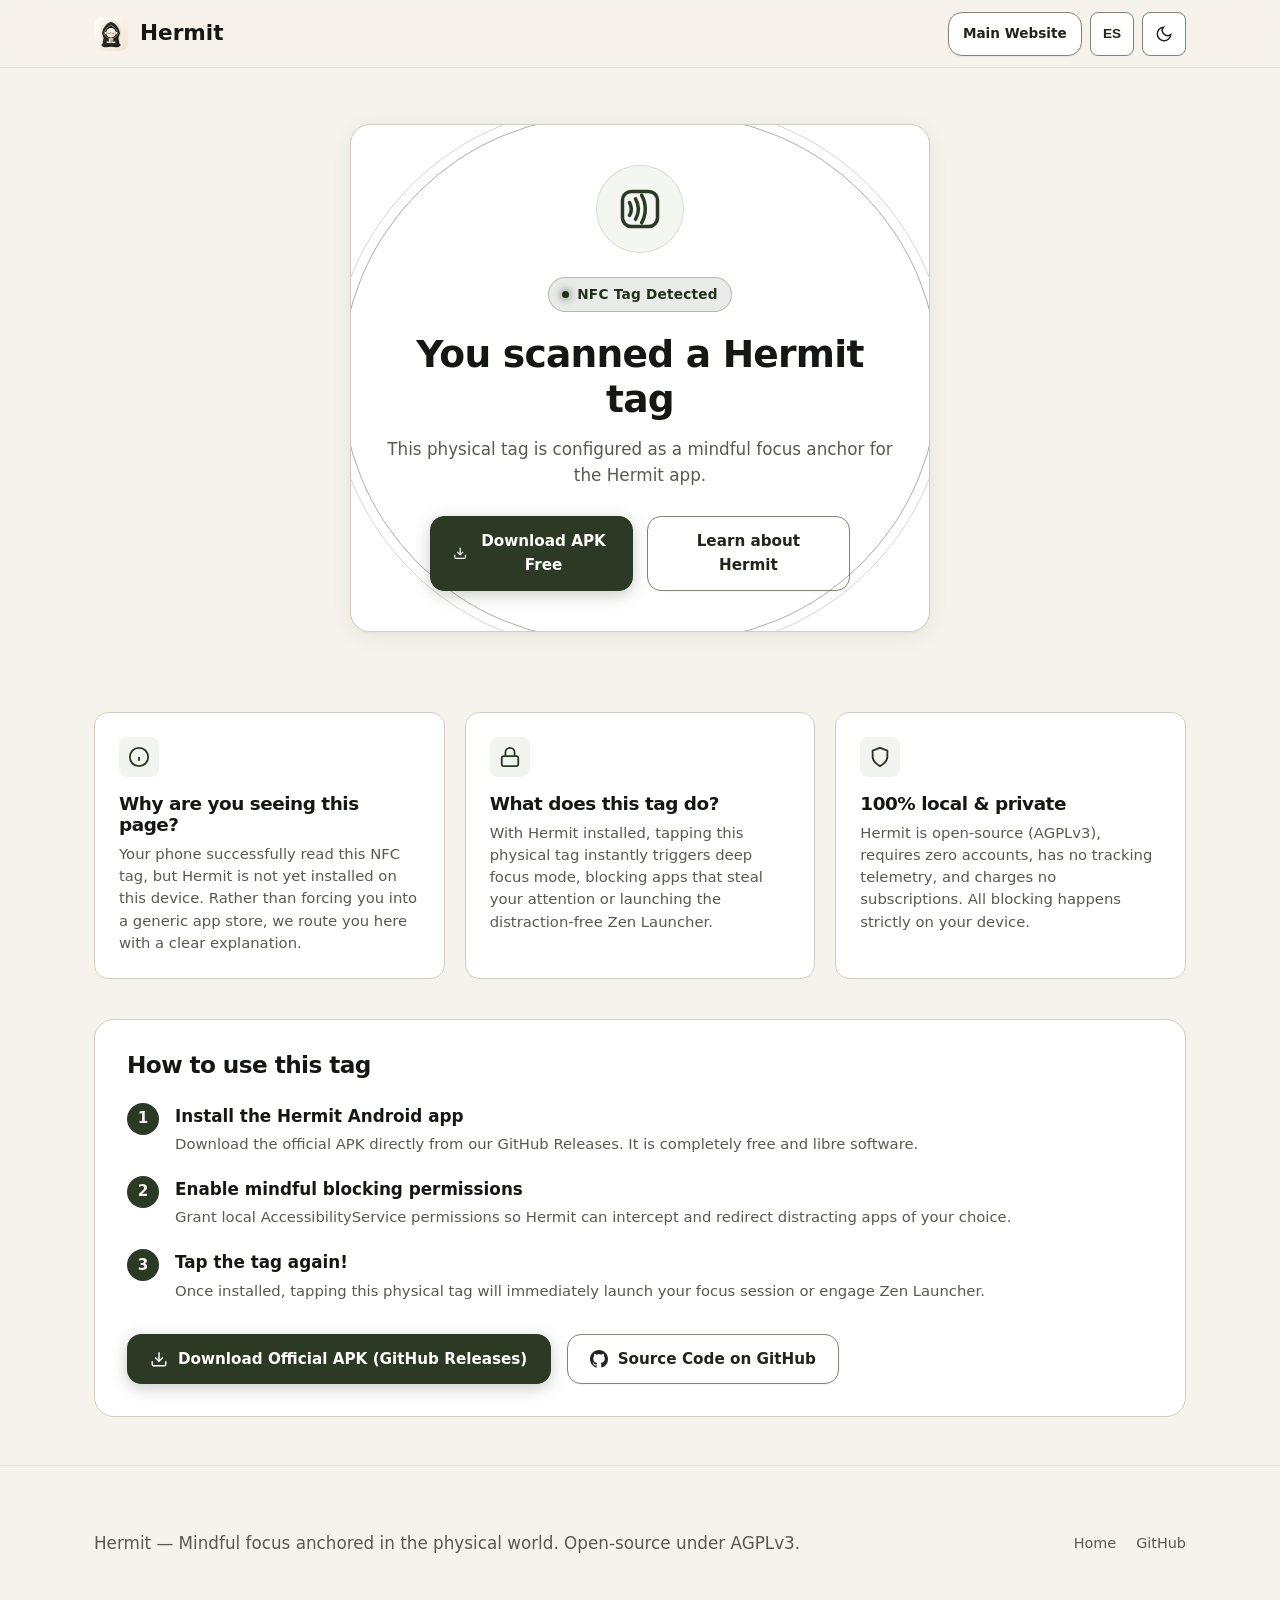
==== website/scan.html @ a3c5fdd9 "feat: improve onboarding flow, zen mode launcher, 5s countdown, and product website" ====
<!DOCTYPE html>
<html lang="en">
<head>
  <meta charset="UTF-8">
  <meta name="viewport" content="width=device-width, initial-scale=1.0, viewport-fit=cover">
  <title>You scanned a Hermit tag | Hermit</title>
  <meta name="description" content="You scanned a physical NFC tag configured for Hermit, the open-source Android app for mindful focus and distraction blocking.">
  <link rel="canonical" href="https://hermit.umarmohammad.xyz/scan.html">
  <link rel="alternate" hreflang="en" href="https://hermit.umarmohammad.xyz/scan.html?lang=en">
  <link rel="alternate" hreflang="es" href="https://hermit.umarmohammad.xyz/scan.html?lang=es">
  <link rel="alternate" hreflang="x-default" href="https://hermit.umarmohammad.xyz/scan.html">

  <!-- Open Graph -->
  <meta property="og:type" content="website">
  <meta property="og:url" content="https://hermit.umarmohammad.xyz/scan.html">
  <meta property="og:title" content="You scanned a Hermit tag">
  <meta property="og:description" content="This physical NFC tag is a mindful focus anchor for Hermit on Android. Download the free, open-source app to activate it.">
  <meta property="og:image" content="https://hermit.umarmohammad.xyz/assets/mockup-app.svg">

  <meta name="theme-color" media="(prefers-color-scheme: light)" content="#F6F3EC">
  <meta name="theme-color" media="(prefers-color-scheme: dark)" content="#151614">
  <meta name="color-scheme" content="light dark">
  <link rel="icon" type="image/svg+xml" href="assets/favicon.svg">
  <link rel="manifest" href="site.webmanifest">
  <link rel="stylesheet" href="css/styles.css">

  <style>
    .scan-hero {
      padding: 3.5rem 0 2.5rem;
      text-align: center;
      position: relative;
    }
    .scan-tag-card {
      max-width: 580px;
      margin: 0 auto;
      padding: 2.5rem 2rem;
      background: var(--color-bg-card);
      border: 1px solid var(--color-border);
      border-radius: var(--radius-lg);
      box-shadow: var(--shadow-card);
      position: relative;
      overflow: hidden;
    }
    .nfc-emblem-wrap {
      width: 88px;
      height: 88px;
      margin: 0 auto 1.5rem;
      border-radius: var(--radius-full);
      background: rgba(165, 176, 146, 0.12);
      border: 1px solid rgba(165, 176, 146, 0.35);
      display: flex;
      align-items: center;
      justify-content: center;
      position: relative;
    }
    .nfc-pulse-ring {
      position: absolute;
      inset: -10px;
      border-radius: var(--radius-full);
      border: 1.5px solid var(--color-primary);
      opacity: 0.4;
      animation: nfcPulse 2.4s cubic-bezier(0.16, 1, 0.3, 1) infinite;
    }
    .nfc-pulse-ring:nth-child(2) {
      inset: -20px;
      animation-delay: 0.7s;
      opacity: 0.2;
    }
    @keyframes nfcPulse {
      0% { transform: scale(0.9); opacity: 0.6; }
      70% { transform: scale(1.15); opacity: 0.05; }
      100% { transform: scale(1.25); opacity: 0; }
    }
    .scan-badge {
      display: inline-flex;
      align-items: center;
      gap: 0.5rem;
      padding: 0.35rem 0.85rem;
      background: var(--badge-success-bg);
      border: 1px solid var(--badge-success-border);
      color: var(--badge-success-text);
      border-radius: var(--radius-full);
      font-size: 0.85rem;
      font-weight: 600;
      letter-spacing: 0.02em;
      margin-bottom: 1.25rem;
    }
    .scan-badge::before {
      content: "";
      width: 7px;
      height: 7px;
      border-radius: 50%;
      background: currentColor;
      box-shadow: 0 0 8px currentColor;
    }
    .scan-title {
      font-size: clamp(1.65rem, 4vw, 2.35rem);
      font-weight: 700;
      color: var(--color-text-primary);
      margin-bottom: 0.85rem;
      line-height: 1.2;
      letter-spacing: -0.02em;
    }
    .scan-subtitle {
      font-size: 1.05rem;
      color: var(--color-text-secondary);
      line-height: 1.55;
      margin-bottom: 1.75rem;
    }
    .scan-actions {
      display: flex;
      flex-direction: column;
      gap: 0.85rem;
      max-width: 420px;
      margin: 0 auto;
    }
    @media (min-width: 480px) {
      .scan-actions {
        flex-direction: row;
        justify-content: center;
      }
      .scan-actions .btn {
        flex: 1;
      }
    }
    .explanation-grid {
      display: grid;
      grid-template-columns: 1fr;
      gap: 1.25rem;
      margin: 2.5rem 0;
    }
    @media (min-width: 768px) {
      .explanation-grid {
        grid-template-columns: repeat(3, 1fr);
      }
    }
    .info-card {
      background: var(--color-bg-card);
      border: 1px solid var(--color-border);
      border-radius: var(--radius-md);
      padding: 1.5rem;
      text-align: left;
      display: flex;
      flex-direction: column;
    }
    .info-card-icon {
      width: 40px;
      height: 40px;
      border-radius: var(--radius-sm);
      background: rgba(165, 176, 146, 0.14);
      display: flex;
      align-items: center;
      justify-content: center;
      margin-bottom: 1rem;
      color: var(--color-primary);
    }
    .info-card h3 {
      font-size: 1.15rem;
      font-weight: 600;
      color: var(--color-text-primary);
      margin-bottom: 0.5rem;
    }
    .info-card p {
      font-size: 0.925rem;
      color: var(--color-text-secondary);
      line-height: 1.5;
    }
    .steps-section {
      background: var(--color-bg-card);
      border: 1px solid var(--color-border);
      border-radius: var(--radius-lg);
      padding: 2rem;
      margin-bottom: 3rem;
      text-align: left;
    }
    .step-list {
      list-style: none;
      padding: 0;
      margin: 1.5rem 0 0;
      display: grid;
      gap: 1.25rem;
    }
    .step-item {
      display: flex;
      gap: 1rem;
      align-items: flex-start;
    }
    .step-num {
      width: 32px;
      height: 32px;
      flex-shrink: 0;
      border-radius: 50%;
      background: var(--color-primary);
      color: var(--color-bg);
      font-weight: 700;
      font-size: 0.95rem;
      display: flex;
      align-items: center;
      justify-content: center;
    }
    .step-content strong {
      display: block;
      color: var(--color-text-primary);
      font-size: 1.05rem;
      margin-bottom: 0.25rem;
    }
    .step-content p {
      color: var(--color-text-secondary);
      font-size: 0.925rem;
      line-height: 1.5;
      margin: 0;
    }
  </style>
</head>
<body>

  <!-- Accessible Skip Link -->
  <a href="#main-content" class="skip-link" data-i18n="a11y.skip">Skip to main content</a>

  <!-- Header -->
  <header class="site-header">
    <div class="container nav-container">
      <a href="index.html" class="logo-link" aria-label="Hermit homepage">
        <img src="assets/favicon.svg" alt="Hermit emblem" class="logo-icon" width="32" height="32">
        <span>Hermit</span>
      </a>

      <div class="nav-controls">
        <a href="index.html" class="btn btn-secondary" style="padding: 0.45rem 0.9rem; font-size: 0.85rem;" data-i18n="nav.website">
          Main Website
        </a>
        <button id="lang-toggle" class="btn-icon-toggle" aria-label="Switch language">ES</button>
        <button id="theme-toggle" class="btn-icon-toggle" aria-label="Toggle theme">
          <svg width="18" height="18" viewBox="0 0 24 24" fill="none" stroke="currentColor" stroke-width="2"><circle cx="12" cy="12" r="5"/><path d="M12 1v2M12 21v2M4.22 4.22l1.42 1.42M18.36 18.36l1.42 1.42M1 12h2M21 12h2M4.22 19.78l1.42-1.42M18.36 5.64l1.42-1.42"/></svg>
        </button>
      </div>
    </div>
  </header>

  <main id="main-content" class="container">
    <section class="scan-hero">
      <div class="scan-tag-card">
        <div class="nfc-pulse-ring"></div>
        <div class="nfc-pulse-ring"></div>

        <div class="nfc-emblem-wrap">
          <svg width="42" height="42" viewBox="0 0 24 24" fill="none" stroke="var(--color-primary)" stroke-width="2" stroke-linecap="round" stroke-linejoin="round">
            <path d="M6 8.32a7.43 7.43 0 0 1 0 7.36"/>
            <path d="M9.46 6.21a11.76 11.76 0 0 1 0 11.58"/>
            <path d="M12.91 4.1a15.91 15.91 0 0 1 0 15.8"/>
            <rect x="2" y="2" width="20" height="20" rx="5"/>
          </svg>
        </div>

        <div class="scan-badge" data-i18n="badge.detected">
          NFC Tag Detected
        </div>

        <h1 class="scan-title" data-i18n="scan.title">
          You scanned a Hermit tag
        </h1>

        <p class="scan-subtitle" data-i18n="scan.subtitle">
          This physical tag is configured as a mindful focus anchor for the Hermit app.
        </p>

        <div class="scan-actions">
          <a href="https://github.com/mr-umar/Hermit/releases/latest" class="btn btn-primary" target="_blank" rel="noopener noreferrer">
            <svg width="18" height="18" viewBox="0 0 24 24" fill="none" stroke="currentColor" stroke-width="2">
              <path d="M21 15v4a2 2 0 0 1-2 2H5a2 2 0 0 1-2-2v-4"/>
              <polyline points="7 10 12 15 17 10"/>
              <line x1="12" y1="15" x2="12" y2="3"/>
            </svg>
            <span data-i18n="btn.download">Download APK Free</span>
          </a>

          <a href="index.html" class="btn btn-secondary">
            <span data-i18n="btn.learn_more">Learn about Hermit</span>
          </a>
        </div>
      </div>
    </section>

    <!-- Information Grid -->
    <section>
      <div class="explanation-grid">
        <div class="info-card">
          <div class="info-card-icon">
            <svg width="22" height="22" viewBox="0 0 24 24" fill="none" stroke="currentColor" stroke-width="2">
              <circle cx="12" cy="12" r="10"/>
              <line x1="12" y1="16" x2="12" y2="12"/>
              <line x1="12" y1="8" x2="12.01" y2="8"/>
            </svg>
          </div>
          <h3 data-i18n="card1.title">Why are you seeing this page?</h3>
          <p data-i18n="card1.desc">
            Your phone successfully read this NFC tag, but Hermit is not yet installed on this device. Rather than forcing you into a generic app store, we route you here with a clear explanation.
          </p>
        </div>

        <div class="info-card">
          <div class="info-card-icon">
            <svg width="22" height="22" viewBox="0 0 24 24" fill="none" stroke="currentColor" stroke-width="2">
              <rect x="3" y="11" width="18" height="11" rx="2" ry="2"/>
              <path d="M7 11V7a5 5 0 0 1 10 0v4"/>
            </svg>
          </div>
          <h3 data-i18n="card2.title">What does this tag do?</h3>
          <p data-i18n="card2.desc">
            With Hermit installed, tapping this physical tag instantly triggers deep focus mode, blocking apps that steal your attention or launching the distraction-free Zen Launcher.
          </p>
        </div>

        <div class="info-card">
          <div class="info-card-icon">
            <svg width="22" height="22" viewBox="0 0 24 24" fill="none" stroke="currentColor" stroke-width="2">
              <path d="M12 22s8-4 8-10V5l-8-3-8 3v7c0 6 8 10 8 10z"/>
            </svg>
          </div>
          <h3 data-i18n="card3.title">100% local &amp; private</h3>
          <p data-i18n="card3.desc">
            Hermit is open-source (AGPLv3), requires zero accounts, has no tracking telemetry, and charges no subscriptions. All blocking happens strictly on your device.
          </p>
        </div>
      </div>
    </section>

    <!-- Steps to use -->
    <section class="steps-section">
      <h2 style="font-size: 1.45rem; font-weight: 700; color: var(--color-text-primary);" data-i18n="steps.title">
        How to use this tag
      </h2>

      <ol class="step-list">
        <li class="step-item">
          <div class="step-num">1</div>
          <div class="step-content">
            <strong data-i18n="step1.title">Install the Hermit Android app</strong>
            <p data-i18n="step1.desc">
              Download the official APK directly from our GitHub Releases. It is completely free and libre software.
            </p>
          </div>
        </li>

        <li class="step-item">
          <div class="step-num">2</div>
          <div class="step-content">
            <strong data-i18n="step2.title">Enable mindful blocking permissions</strong>
            <p data-i18n="step2.desc">
              Grant local AccessibilityService permissions so Hermit can intercept and redirect distracting apps of your choice.
            </p>
          </div>
        </li>

        <li class="step-item">
          <div class="step-num">3</div>
          <div class="step-content">
            <strong data-i18n="step3.title">Tap the tag again!</strong>
            <p data-i18n="step3.desc">
              Once installed, tapping this physical tag will immediately launch your focus session or engage Zen Launcher.
            </p>
          </div>
        </li>
      </ol>

      <div style="margin-top: 2rem; display: flex; flex-wrap: wrap; gap: 1rem;">
        <a href="https://github.com/mr-umar/Hermit/releases/latest" class="btn btn-primary" target="_blank" rel="noopener noreferrer">
          <svg width="18" height="18" viewBox="0 0 24 24" fill="none" stroke="currentColor" stroke-width="2">
            <path d="M21 15v4a2 2 0 0 1-2 2H5a2 2 0 0 1-2-2v-4"/>
            <polyline points="7 10 12 15 17 10"/>
            <line x1="12" y1="15" x2="12" y2="3"/>
          </svg>
          <span data-i18n="btn.download_apk">Download Official APK (GitHub Releases)</span>
        </a>
        <a href="https://github.com/mr-umar/Hermit" class="btn btn-secondary" target="_blank" rel="noopener noreferrer">
          <svg width="18" height="18" viewBox="0 0 24 24" fill="currentColor"><path d="M12 0C5.37 0 0 5.37 0 12c0 5.31 3.435 9.795 8.205 11.385.6.105.825-.255.825-.57 0-.285-.015-1.23-.015-2.235-3.015.555-3.795-.735-4.035-1.41-.135-.345-.72-1.41-1.23-1.695-.42-.225-1.02-.78-.015-.795.945-.015 1.62.87 1.845 1.23 1.08 1.815 2.805 1.305 3.495.99.105-.78.42-1.305.765-1.605-2.67-.3-5.46-1.335-5.46-5.925 0-1.305.465-2.385 1.23-3.225-.12-.3-.54-1.53.12-3.18 0 0 1.005-.315 3.3 1.23.96-.27 1.98-.405 3-.405s2.04.135 3 .405c2.295-1.56 3.3-1.23 3.3-1.23.66 1.65.24 2.88.12 3.18.765.84 1.23 1.905 1.23 3.225 0 4.605-2.805 5.625-5.475 5.925.435.375.81 1.095.81 2.22 0 1.605-.015 2.895-.015 3.3 0 .315.225.69.825.57A12.02 12.02 0 0024 12c0-6.63-5.37-12-12-12z"/></svg>
          <span data-i18n="btn.view_source">Source Code on GitHub</span>
        </a>
      </div>
    </section>
  </main>

  <!-- Site Footer -->
  <footer class="site-footer">
    <div class="container footer-content">
      <p data-i18n="footer.copy">
        Hermit — Mindful focus anchored in the physical world. Open-source under AGPLv3.
      </p>
      <div class="footer-links">
        <a href="index.html" data-i18n="footer.home">Home</a>
        <a href="https://github.com/mr-umar/Hermit" target="_blank" rel="noopener noreferrer">GitHub</a>
      </div>
    </div>
  </footer>

  <script>
    const translations = {
      es: {
        "a11y.skip": "Saltar al contenido principal",
        "page.title": "Has escaneado una etiqueta de Hermit | Hermit",
        "nav.website": "Ir a la web",
        "badge.detected": "Etiqueta NFC detectada",
        "scan.title": "Has escaneado una etiqueta de Hermit",
        "scan.subtitle": "Esta etiqueta física está configurada como un ancla de concentración consciente para la app Hermit.",
        "btn.download": "Descargar APK gratis",
        "btn.learn_more": "Conocer Hermit",
        "card1.title": "¿Por qué ves esta página?",
        "card1.desc": "Tu teléfono ha leído la etiqueta NFC correctamente, pero aún no tiene Hermit instalado. En lugar de llevarte a una tienda genérica de aplicaciones, te dirigimos aquí para explicarte su propósito.",
        "card2.title": "¿Qué hace esta etiqueta?",
        "card2.desc": "Cuando Hermit está instalado, tocar esta etiqueta física activa instantáneamente una sesión de concentración profunda, bloqueando aplicaciones que roban tu atención o iniciando el Zen Launcher.",
        "card3.title": "100% local y privado",
        "card3.desc": "Hermit es de código abierto (AGPLv3), sin cuentas, sin rastreadores y sin suscripciones. Todo el bloqueo y los datos de concentración se gestionan exclusivamente en tu dispositivo.",
        "steps.title": "Cómo empezar a usar esta etiqueta",
        "step1.title": "Instala la aplicación Hermit en Android",
        "step1.desc": "Descarga directamente el archivo APK oficial desde nuestros lanzamientos en GitHub. Es totalmente gratuito y libre.",
        "step2.title": "Habilita el bloqueo mindful",
        "step2.desc": "Concede el permiso del Servicio de Accesibilidad local para que Hermit pueda redirigir las aplicaciones distractoras que elijas bloquear.",
        "step3.title": "¡Vuelve a acercar el teléfono a la etiqueta!",
        "step3.desc": "Una vez instalada la app, tocar esta misma etiqueta física iniciará tu sesión de concentración o cambiará al Zen Launcher de inmediato.",
        "btn.download_apk": "Descargar APK oficial (GitHub Releases)",
        "btn.view_source": "Código fuente en GitHub",
        "footer.copy": "Hermit — Concentración consciente con ancla física NFC. Código abierto bajo licencia AGPLv3.",
        "footer.home": "Inicio"
      },
      en: {
        "a11y.skip": "Skip to main content",
        "page.title": "You scanned a Hermit tag | Hermit",
        "nav.website": "Main Website",
        "badge.detected": "NFC Tag Detected",
        "scan.title": "You scanned a Hermit tag",
        "scan.subtitle": "This physical tag is configured as a mindful focus anchor for the Hermit app.",
        "btn.download": "Download APK Free",
        "btn.learn_more": "Learn about Hermit",
        "card1.title": "Why are you seeing this page?",
        "card1.desc": "Your phone successfully read this NFC tag, but Hermit is not yet installed on this device. Rather than forcing you into a generic app store, we route you here with a clear explanation.",
        "card2.title": "What does this tag do?",
        "card2.desc": "With Hermit installed, tapping this physical tag instantly triggers deep focus mode, blocking apps that steal your attention or launching the distraction-free Zen Launcher.",
        "card3.title": "100% local & private",
        "card3.desc": "Hermit is open-source (AGPLv3), requires zero accounts, has no tracking telemetry, and charges no subscriptions. All blocking happens strictly on your device.",
        "steps.title": "How to use this tag",
        "step1.title": "Install the Hermit Android app",
        "step1.desc": "Download the official APK directly from our GitHub Releases. It is completely free and libre software.",
        "step2.title": "Enable mindful blocking permissions",
        "step2.desc": "Grant local AccessibilityService permissions so Hermit can intercept and redirect distracting apps of your choice.",
        "step3.title": "Tap the tag again!",
        "step3.desc": "Once installed, tapping this physical tag will immediately launch your focus session or engage Zen Launcher.",
        "btn.download_apk": "Download Official APK (GitHub Releases)",
        "btn.view_source": "Source Code on GitHub",
        "footer.copy": "Hermit — Mindful focus anchored in the physical world. Open-source under AGPLv3.",
        "footer.home": "Home"
      }
    };

    let currentLang = 'en';

    function setLanguage(lang) {
      if (!translations[lang]) lang = 'en';
      currentLang = lang;
      document.documentElement.lang = lang;
      localStorage.setItem('hermit_lang', lang);

      const langBtn = document.getElementById('lang-toggle');
      if (langBtn) {
        langBtn.textContent = lang === 'en' ? 'ES' : 'EN';
        langBtn.setAttribute('aria-label', lang === 'en' ? 'Cambiar a español' : 'Switch to English');
      }

      document.querySelectorAll('[data-i18n]').forEach(el => {
        const key = el.getAttribute('data-i18n');
        if (translations[lang] && translations[lang][key]) {
          el.textContent = translations[lang][key];
        }
      });

      document.title = translations[lang]["page.title"];
    }

    function initTheme() {
      const savedTheme = localStorage.getItem('hermit_theme');
      const prefersDark = window.matchMedia('(prefers-color-scheme: dark)').matches;
      const theme = savedTheme || (prefersDark ? 'dark' : 'light');
      document.documentElement.setAttribute('data-theme', theme);
      document.documentElement.style.colorScheme = theme;
      updateThemeIcon(theme);
    }

    function toggleTheme() {
      const current = document.documentElement.getAttribute('data-theme') || 'dark';
      const target = current === 'dark' ? 'light' : 'dark';
      document.documentElement.setAttribute('data-theme', target);
      document.documentElement.style.colorScheme = target;
      localStorage.setItem('hermit_theme', target);
      updateThemeIcon(target);
    }

    function updateThemeIcon(theme) {
      const btn = document.getElementById('theme-toggle');
      if (btn) {
        btn.innerHTML = theme === 'dark'
          ? `<svg width="18" height="18" viewBox="0 0 24 24" fill="none" stroke="currentColor" stroke-width="2"><circle cx="12" cy="12" r="5"/><path d="M12 1v2M12 21v2M4.22 4.22l1.42 1.42M18.36 18.36l1.42 1.42M1 12h2M21 12h2M4.22 19.78l1.42-1.42M18.36 5.64l1.42-1.42"/></svg>`
          : `<svg width="18" height="18" viewBox="0 0 24 24" fill="none" stroke="currentColor" stroke-width="2"><path d="M21 12.79A9 9 0 1 1 11.21 3 7 7 0 0 0 21 12.79z"/></svg>`;
        btn.setAttribute('aria-label', theme === 'dark' ? 'Switch to light mode' : 'Switch to dark mode');
      }
    }

    document.addEventListener('DOMContentLoaded', () => {
      // Automatic language detection: URL param > localStorage > browser
      const urlParams = new URLSearchParams(window.location.search);
      const paramLang = urlParams.get('lang');
      const savedLang = localStorage.getItem('hermit_lang');
      const deviceLang = (navigator.languages && navigator.languages[0] || navigator.language || '').toLowerCase().startsWith('es') ? 'es' : 'en';

      const initialLang = paramLang || savedLang || deviceLang;
      setLanguage(initialLang);
      initTheme();

      document.getElementById('lang-toggle').addEventListener('click', () => {
        setLanguage(currentLang === 'en' ? 'es' : 'en');
      });

      document.getElementById('theme-toggle').addEventListener('click', toggleTheme);
    });
  </script>
</body>
</html>
---- website/css/styles.css ----
/* Hermit Product Website - Monastic Calm Minimalist Aesthetic */

:root {
  /* Brand accents */
  --color-primary: #A5B092;         /* Calm sage */
  --color-primary-hover: #BAC5A9;
  --color-primary-light: #C9D4B9;
  --color-accent: #E0957B;          /* Warm terracotta for warnings */

  /* Canvas & surfaces */
  --color-bg: #151614;              /* Deep monastic charcoal */
  --color-bg-card: #1F201C;         /* Card surface */
  --color-bg-subtle: #292A25;       /* Elevated surface / hover */

  /* Text (WCAG AAA compliant) */
  --color-text-primary: #F2EFE9;    /* 15.6:1 contrast on #151614 */
  --color-text-secondary: #ADA99E;  /* 6.3:1 contrast on #151614 */

  /* Borders & Glass */
  --color-border: #383A33;
  --color-border-subtle: rgba(242, 239, 233, 0.08);
  --header-glass: rgba(21, 22, 20, 0.85);

  /* Primary Button (Sage filled button with dark ink) */
  --btn-primary-bg: #A5B092;
  --btn-primary-text: #131412;      /* 7.5:1 contrast on #A5B092 (AAA) */
  --btn-primary-border: #A5B092;
  --btn-primary-hover-bg: #B8C4A3;
  --btn-primary-hover-text: #0D0E0C;
  --btn-primary-hover-border: #B8C4A3;
  --btn-primary-shadow: 0 4px 16px rgba(165, 176, 146, 0.22);

  /* Secondary Button (Outlined card button) */
  --btn-secondary-bg: #1F201C;
  --btn-secondary-text: #F2EFE9;
  --btn-secondary-border: #44473E;  /* > 3:1 boundary */
  --btn-secondary-hover-bg: #2A2B25;
  --btn-secondary-hover-text: #FFFFFF;
  --btn-secondary-hover-border: #7B8570;

  /* Icon / Control Toggle Button */
  --btn-control-bg: rgba(31, 32, 28, 0.7);
  --btn-control-border: #44473E;
  --btn-control-text: #F2EFE9;
  --btn-control-hover-bg: #2E302A;
  --btn-control-hover-border: #A5B092;
  --btn-control-hover-text: #FFFFFF;

  /* Focus Ring */
  --focus-ring: #BAC5A9;

  /* Badges */
  --badge-success-bg: rgba(165, 176, 146, 0.16);
  --badge-success-text: #BAC5A9;
  --badge-success-border: rgba(165, 176, 146, 0.35);
  --badge-warning-bg: rgba(224, 149, 123, 0.16);
  --badge-warning-text: #E8A892;
  --badge-warning-border: rgba(224, 149, 123, 0.35);

  /* Design Tokens */
  --font-family: system-ui, -apple-system, BlinkMacSystemFont, "Segoe UI", Roboto, "Helvetica Neue", sans-serif;
  --radius-sm: 8px;
  --radius-md: 14px;
  --radius-lg: 20px;
  --radius-full: 9999px;
  --shadow-card: 0 4px 24px rgba(0, 0, 0, 0.35);
  --transition-fluid: 200ms cubic-bezier(0.16, 1, 0.3, 1);
}

[data-theme="light"] {
  /* Brand accents */
  --color-primary: #2C3925;         /* Deep monastic forest: 10.98:1 contrast on #F6F3EC (AAA) */
  --color-primary-hover: #182114;   /* 14.2:1 contrast */
  --color-primary-light: #3D4F33;
  --color-accent: #9E4322;          /* Rich terracotta: 6.2:1 contrast on #FFFFFF (AA/AAA) */

  /* Canvas & surfaces */
  --color-bg: #F6F3EC;              /* Warm parchment/sand */
  --color-bg-card: #FFFFFF;         /* Crisp white card */
  --color-bg-subtle: #EBE6DA;       /* Subtle neutral surface */

  /* Text (WCAG AAA compliant) */
  --color-text-primary: #151713;    /* 15.2:1 contrast on #F6F3EC */
  --color-text-secondary: #565A50;  /* 5.4:1 contrast on #F6F3EC */

  /* Borders & Glass */
  --color-border: #D5CEBE;
  --color-border-subtle: rgba(21, 23, 19, 0.08);
  --header-glass: rgba(246, 243, 236, 0.88);
  --shadow-card: 0 4px 20px rgba(35, 40, 30, 0.07), 0 1px 3px rgba(35, 40, 30, 0.04);

  /* Primary Button (Deep Monastic Forest with pure cream/white text) */
  --btn-primary-bg: #2C3925;
  --btn-primary-text: #FDFCFA;      /* 12.05:1 contrast on #2C3925 (AAA) */
  --btn-primary-border: #2C3925;
  --btn-primary-hover-bg: #1B2417;  /* 13.8:1 contrast */
  --btn-primary-hover-text: #FFFFFF;
  --btn-primary-hover-border: #1B2417;
  --btn-primary-shadow: 0 4px 16px rgba(44, 57, 37, 0.25);

  /* Secondary Button (Crisp white with visible >3:1 boundary and dark text) */
  --btn-secondary-bg: #FFFFFF;
  --btn-secondary-text: #1E251A;      /* 15.4:1 contrast on #FFFFFF (AAA) */
  --btn-secondary-border: #808675;    /* 3.75:1 contrast on #FFFFFF, 3.37:1 on #F6F3EC (Exceeds WCAG 3:1 boundary) */
  --btn-secondary-hover-bg: #F0ECE2;
  --btn-secondary-hover-border: #2C3925;
  --btn-secondary-hover-text: #12180F;

  /* Icon / Control Toggle Button */
  --btn-control-bg: #FFFFFF;
  --btn-control-border: #808675;      /* 3.75:1 contrast */
  --btn-control-text: #1E251A;
  --btn-control-hover-bg: #F0ECE2;
  --btn-control-hover-border: #2C3925;
  --btn-control-hover-text: #12180F;

  /* Focus Ring */
  --focus-ring: #2C3925;

  /* Badges */
  --badge-success-bg: rgba(44, 57, 37, 0.10);
  --badge-success-text: #21301B;      /* 13.4:1 contrast (AAA) */
  --badge-success-border: rgba(44, 57, 37, 0.28);
  --badge-warning-bg: rgba(158, 67, 34, 0.10);
  --badge-warning-text: #8A3716;      /* 8.6:1 contrast (AAA) */
  --badge-warning-border: rgba(158, 67, 34, 0.30);
}

*, *::before, *::after {
  box-sizing: border-box;
  margin: 0;
  padding: 0;
}

html {
  font-family: var(--font-family);
  font-size: 16px;
  scroll-behavior: smooth;
  scroll-padding-top: 5.5rem;
  color-scheme: dark;
  -webkit-tap-highlight-color: transparent;
  -webkit-text-size-adjust: 100%;
}

[data-theme="light"] html {
  color-scheme: light;
}

::selection {
  background-color: var(--color-primary);
  color: var(--btn-primary-text);
}

:focus-visible {
  outline: 2px solid var(--focus-ring);
  outline-offset: 3px;
}

::-webkit-scrollbar {
  width: 9px;
  height: 9px;
}

::-webkit-scrollbar-track {
  background: var(--color-bg);
}

::-webkit-scrollbar-thumb {
  background: var(--color-border);
  border-radius: 4px;
}

::-webkit-scrollbar-thumb:hover {
  background: var(--color-primary);
}

body {
  background-color: var(--color-bg);
  color: var(--color-text-primary);
  line-height: 1.6;
  overflow-x: clip;
  -webkit-font-smoothing: antialiased;
}

/* Mobile Touch Standards: manipulation and control selection */
button, a, [role="button"] {
  touch-action: manipulation;
}

button, [role="button"], .btn-icon-toggle, .btn-copy, .badge-tag {
  user-select: none;
  -webkit-user-select: none;
  -webkit-touch-callout: none;
}

/* Typography Hierarchy */
h1, h2, h3, h4 {
  color: var(--color-text-primary);
  line-height: 1.15;
  letter-spacing: -0.025em;
  font-weight: 700;
}

h1 {
  font-size: clamp(2.4rem, 5vw, 3.8rem);
  letter-spacing: -0.03em;
}

h2 {
  font-size: clamp(1.8rem, 3.5vw, 2.6rem);
  margin-bottom: 0.75rem;
}

h3 {
  font-size: 1.25rem;
  margin-bottom: 0.5rem;
}

p {
  color: var(--color-text-secondary);
  font-size: 1.05rem;
  line-height: 1.65;
}

a {
  color: var(--color-primary);
  text-decoration: none;
  transition: color var(--transition-fluid);
}

@media (hover: hover) and (pointer: fine) {
  a:hover {
    color: var(--color-primary-hover);
    text-decoration: underline;
    text-underline-offset: 3px;
  }
}

/* Layout Container */
.container {
  width: 100%;
  max-width: 1140px;
  margin: 0 auto;
  padding: 0 1.5rem;
}

/* Accessible Skip Link */
.skip-link {
  position: absolute;
  top: -100px;
  left: 1.5rem;
  background-color: var(--btn-primary-bg);
  color: var(--btn-primary-text);
  padding: 0.6rem 1.2rem;
  border-radius: var(--radius-sm);
  font-weight: 700;
  font-size: 0.95rem;
  z-index: 2000;
  text-decoration: none;
  opacity: 0;
  pointer-events: none;
  transition: top 150ms ease, opacity 150ms ease;
  box-shadow: 0 8px 24px rgba(0, 0, 0, 0.4);
}

.skip-link:focus,
.skip-link:focus-visible {
  top: 1rem;
  opacity: 1;
  pointer-events: auto;
  outline: 3px solid var(--focus-ring);
  outline-offset: 2px;
}

/* Header & Translucent Navigation */
.site-header {
  position: sticky;
  top: 0;
  z-index: 1000;
  background-color: var(--header-glass);
  backdrop-filter: blur(20px) saturate(180%);
  -webkit-backdrop-filter: blur(20px) saturate(180%);
  border-bottom: 1px solid var(--color-border-subtle);
  transition: background-color var(--transition-fluid);
  padding-top: env(safe-area-inset-top, 0px);
}

.nav-container {
  display: flex;
  align-items: center;
  justify-content: space-between;
  height: 4.2rem;
}

.logo-link {
  display: flex;
  align-items: center;
  gap: 0.75rem;
  color: var(--color-text-primary);
  font-weight: 700;
  font-size: 1.35rem;
}

.logo-icon {
  width: 34px;
  height: 34px;
  border-radius: 8px;
}

.nav-links {
  display: flex;
  align-items: center;
  gap: 0.65rem;
  list-style: none;
}

.nav-links a {
  color: var(--color-text-secondary);
  font-size: 0.85rem;
  font-weight: 500;
  white-space: nowrap;
}

@media (hover: hover) and (pointer: fine) {
  .nav-links a:hover {
    color: var(--color-text-primary);
    text-decoration: none;
  }
}

.nav-controls {
  display: flex;
  align-items: center;
  gap: 0.5rem;
  flex-shrink: 0;
}

/* Alias used by sub-pages (scan.html, 404.html) */
.header-controls {
  display: flex;
  align-items: center;
  gap: 0.5rem;
  flex-shrink: 0;
}

/* Tactile Buttons */
.btn {
  display: inline-flex;
  align-items: center;
  justify-content: center;
  gap: 0.6rem;
  padding: 0.75rem 1.4rem;
  border-radius: var(--radius-md);
  font-weight: 600;
  font-size: 0.95rem;
  cursor: pointer;
  border: 1px solid transparent;
  transition: transform 100ms ease-out, background-color var(--transition-fluid), border-color var(--transition-fluid), color var(--transition-fluid), box-shadow var(--transition-fluid);
  min-height: 44px;
  box-shadow: 0 1px 2px rgba(0, 0, 0, 0.05);
}

.btn:active {
  transform: scale(0.97);
}

.btn:focus-visible {
  outline: 2px solid var(--focus-ring);
  outline-offset: 2px;
}

.btn-primary {
  background-color: var(--btn-primary-bg);
  color: var(--btn-primary-text);
  border-color: var(--btn-primary-border);
  box-shadow: var(--btn-primary-shadow);
  font-weight: 700;
}

@media (hover: hover) and (pointer: fine) {
  .btn-primary:hover {
    background-color: var(--btn-primary-hover-bg);
    color: var(--btn-primary-hover-text);
    border-color: var(--btn-primary-hover-border);
    text-decoration: none;
  }
}

.btn-secondary {
  background-color: var(--btn-secondary-bg);
  border: 1px solid var(--btn-secondary-border);
  color: var(--btn-secondary-text);
}

@media (hover: hover) and (pointer: fine) {
  .btn-secondary:hover {
    background-color: var(--btn-secondary-hover-bg);
    border-color: var(--btn-secondary-hover-border);
    color: var(--btn-secondary-hover-text);
    text-decoration: none;
  }
}

.btn-icon-toggle {
  background-color: var(--btn-control-bg);
  border: 1px solid var(--btn-control-border);
  color: var(--btn-control-text);
  width: 44px;
  height: 44px;
  border-radius: var(--radius-sm);
  display: flex;
  align-items: center;
  justify-content: center;
  cursor: pointer;
  font-size: 0.85rem;
  font-weight: 600;
  padding: 0;
  transition: transform 100ms ease-out, background-color var(--transition-fluid), border-color var(--transition-fluid), color var(--transition-fluid);
}

@media (hover: hover) and (pointer: fine) {
  .btn-icon-toggle:hover {
    background-color: var(--btn-control-hover-bg);
    border-color: var(--btn-control-hover-border);
    color: var(--btn-control-hover-text);
  }
}

.btn-icon-toggle:active {
  transform: scale(0.95);
}

/* Mobile Menu Toggle Button */
.btn-mobile-menu {
  display: none;
}

.btn-mobile-menu .icon-close {
  display: none;
}

.site-header.menu-open .btn-mobile-menu .icon-menu {
  display: none;
}

.site-header.menu-open .btn-mobile-menu .icon-close {
  display: block;
}

/* Hero Section - Editorial Architectural Layout */
.hero-section {
  padding: 5.5rem 0 5rem;
  position: relative;
  overflow: hidden;
}

.hero-container {
  display: grid;
  grid-template-columns: minmax(0, 1.15fr) minmax(0, 1fr);
  gap: 4.5rem;
  align-items: center;
}

.hero-content {
  display: flex;
  flex-direction: column;
  align-items: flex-start;
  text-align: left;
}

.hero-title {
  font-size: clamp(2.5rem, 5vw, 4.1rem);
  font-weight: 750;
  line-height: 1.06;
  letter-spacing: -0.038em;
  color: var(--color-text-primary);
  margin-bottom: 1.6rem;
  text-wrap: balance;
}

.hero-lede {
  font-size: clamp(1.05rem, 1.25vw, 1.22rem);
  line-height: 1.62;
  color: var(--color-text-secondary);
  max-width: 52ch;
  margin-bottom: 2.25rem;
}

.hero-action-group {
  width: 100%;
}

.hero-buttons {
  display: flex;
  align-items: center;
  gap: 1rem;
  flex-wrap: wrap;
  margin-bottom: 2.75rem;
}

.hero-secondary-group {
  display: flex;
  align-items: center;
  gap: 1rem;
}

/* Editorial Spec Manifest */
.hero-spec-list {
  display: grid;
  grid-template-columns: repeat(2, 1fr);
  gap: 1.25rem 2rem;
  padding-top: 1.75rem;
  border-top: 1px solid var(--color-border);
  max-width: 520px;
}

.hero-spec-item {
  display: flex;
  flex-direction: column;
  gap: 0.2rem;
}

.hero-spec-item dt {
  font-size: 0.72rem;
  font-weight: 600;
  text-transform: uppercase;
  letter-spacing: 0.08em;
  color: var(--color-text-secondary);
  opacity: 0.9;
}

.hero-spec-item dd {
  font-size: 0.95rem;
  font-weight: 600;
  color: var(--color-text-primary);
  letter-spacing: -0.01em;
}

/* Distinctive Stage Composition */
.hero-stage {
  position: relative;
  display: flex;
  justify-content: center;
  align-items: center;
  perspective: 1200px;
}

.hero-composition {
  position: relative;
  width: 100%;
  max-width: 440px;
  height: 560px;
}

.device-primary {
  position: absolute;
  left: 0;
  top: 0;
  z-index: 2;
  width: 78%;
  filter: drop-shadow(0 28px 56px rgba(0, 0, 0, 0.65));
  transition: transform var(--transition-fluid);
}

.device-secondary {
  position: absolute;
  right: 0;
  bottom: 12px;
  z-index: 1;
  width: 74%;
  filter: drop-shadow(0 20px 40px rgba(0, 0, 0, 0.45));
  opacity: 0.88;
  transition: transform var(--transition-fluid), opacity var(--transition-fluid);
}

@media (hover: hover) and (pointer: fine) {
  .device-primary:hover {
    transform: translateY(-4px);
  }
  .device-secondary:hover {
    opacity: 1;
    transform: translateY(-4px);
  }
}

.device-art {
  width: 100%;
  height: auto;
  display: block;
}

/* Sections */
.section {
  padding: 5rem 0;
  border-top: 1px solid var(--color-border-subtle);
}

.section-header {
  text-align: center;
  max-width: 680px;
  margin: 0 auto 3.5rem;
}

/* Step Flow */
.steps-grid {
  display: grid;
  grid-template-columns: repeat(auto-fit, minmax(240px, 1fr));
  gap: 1.75rem;
}

.step-card {
  background-color: var(--color-bg-card);
  border: 1px solid var(--color-border);
  border-radius: var(--radius-lg);
  padding: 2rem;
  position: relative;
  box-shadow: var(--shadow-card);
  transition: transform 240ms cubic-bezier(0.16, 1, 0.3, 1), border-color 240ms ease, box-shadow 240ms ease;
  display: flex;
  flex-direction: column;
}

.step-body {
  display: flex;
  flex-direction: column;
}

@media (hover: hover) and (pointer: fine) {
  .step-card:hover {
    transform: translateY(-2px);
    border-color: var(--color-primary);
    box-shadow: 0 12px 32px rgba(0, 0, 0, 0.45);
  }
  [data-theme="light"] .step-card:hover {
    box-shadow: 0 12px 32px rgba(35, 40, 30, 0.12);
  }
}

.step-number {
  width: 38px;
  height: 38px;
  background-color: var(--btn-primary-bg);
  color: var(--btn-primary-text);
  border-radius: var(--radius-sm);
  display: flex;
  align-items: center;
  justify-content: center;
  font-weight: 700;
  font-size: 1.1rem;
  margin-bottom: 1.25rem;
  flex-shrink: 0;
}

/* Features Grid */
.features-grid {
  display: grid;
  grid-template-columns: repeat(auto-fit, minmax(320px, 1fr));
  gap: 1.5rem;
}

.feature-card {
  background-color: var(--color-bg-card);
  border: 1px solid var(--color-border);
  border-radius: var(--radius-lg);
  padding: 2rem;
  box-shadow: var(--shadow-card);
  transition: transform 240ms cubic-bezier(0.16, 1, 0.3, 1), border-color 240ms ease, box-shadow 240ms ease;
  display: flex;
  flex-direction: column;
}

.feature-body {
  display: flex;
  flex-direction: column;
}

@media (hover: hover) and (pointer: fine) {
  .feature-card:hover {
    transform: translateY(-2px);
    border-color: var(--color-primary);
    box-shadow: 0 12px 32px rgba(0, 0, 0, 0.45);
  }
  [data-theme="light"] .feature-card:hover {
    box-shadow: 0 12px 32px rgba(35, 40, 30, 0.12);
  }
}

.feature-icon {
  width: 44px;
  height: 44px;
  border-radius: var(--radius-md);
  background-color: rgba(165, 176, 146, 0.15);
  color: var(--color-primary);
  display: flex;
  align-items: center;
  justify-content: center;
  margin-bottom: 1.25rem;
  flex-shrink: 0;
}

[data-theme="light"] .feature-icon {
  background-color: rgba(44, 57, 37, 0.10);
  color: var(--color-primary);
}

/* Hardware Compatibility Table */
.table-wrapper {
  overflow-x: auto;
  background-color: var(--color-bg-card);
  border: 1px solid var(--color-border);
  border-radius: var(--radius-lg);
  padding: 1rem;
  box-shadow: var(--shadow-card);
}

table {
  width: 100%;
  border-collapse: collapse;
  text-align: left;
}

th, td {
  padding: 1rem;
  border-bottom: 1px solid var(--color-border-subtle);
}

th {
  color: var(--color-text-primary);
  font-weight: 600;
  font-size: 0.95rem;
}

td {
  color: var(--color-text-secondary);
  font-size: 0.95rem;
}

.badge-tag {
  display: inline-block;
  padding: 0.25rem 0.65rem;
  border-radius: var(--radius-sm);
  font-size: 0.8rem;
  font-weight: 600;
  border: 1px solid transparent;
}

.badge-success {
  background-color: var(--badge-success-bg);
  color: var(--badge-success-text);
  border-color: var(--badge-success-border);
}

.badge-warning {
  background-color: var(--badge-warning-bg);
  color: var(--badge-warning-text);
  border-color: var(--badge-warning-border);
}

/* Code Blocks & Copy Interaction */
.install-card {
  max-width: 760px;
  margin: 0 auto;
}

.code-label {
  margin-top: 1.25rem;
  margin-bottom: 0.5rem;
  font-size: 0.95rem;
  color: var(--color-text-secondary);
  font-weight: 500;
}

.code-block-container {
  position: relative;
  background-color: #121311;
  border: 1px solid var(--color-border);
  border-radius: var(--radius-sm);
  overflow: hidden;
  margin-bottom: 1.25rem;
  transition: border-color var(--transition-fluid);
}

[data-theme="light"] .code-block-container {
  background-color: #1A1C18;
}

@media (hover: hover) and (pointer: fine) {
  .code-block-container:hover {
    border-color: var(--color-primary);
  }
}

.code-block-container pre {
  padding: 1rem 5.5rem 1rem 1.25rem;
  overflow-x: auto;
  font-family: ui-monospace, SFMono-Regular, "SF Mono", Menlo, Consolas, "Liberation Mono", monospace;
  font-size: 0.9rem;
  line-height: 1.5;
  color: #F2EFE9;
  margin: 0;
}

.btn-copy {
  position: absolute;
  top: 50%;
  right: 0.75rem;
  transform: translateY(-50%);
  display: inline-flex;
  align-items: center;
  gap: 0.45rem;
  background: rgba(255, 255, 255, 0.12);
  border: 1px solid rgba(255, 255, 255, 0.25);
  color: #F2EFE9;
  border-radius: 6px;
  padding: 0.4rem 0.75rem;
  font-size: 0.8rem;
  font-family: var(--font-family);
  font-weight: 600;
  cursor: pointer;
  transition: transform 100ms ease-out, background-color 150ms ease-out, border-color 150ms ease-out, color 150ms ease-out;
  min-height: 36px;
}

@media (hover: hover) and (pointer: fine) {
  .btn-copy:hover {
    background: rgba(255, 255, 255, 0.22);
    color: #FFFFFF;
    border-color: rgba(255, 255, 255, 0.4);
  }
}

.btn-copy:active {
  transform: translateY(-50%) scale(0.95);
}

.btn-copy .check-icon {
  display: none;
}

.btn-copy.copied {
  background: rgba(165, 176, 146, 0.28);
  color: #BAC5A9;
  border-color: #A5B092;
}

.btn-copy.copied .copy-icon {
  display: none;
}

.btn-copy.copied .check-icon {
  display: block;
}

/* FAQ Accordion (Fluid CSS Grid Animation) */
.faq-list {
  max-width: 760px;
  margin: 0 auto;
  display: flex;
  flex-direction: column;
  gap: 1rem;
}

.faq-item {
  background-color: var(--color-bg-card);
  border: 1px solid var(--color-border);
  border-radius: var(--radius-md);
  overflow: hidden;
  transition: border-color var(--transition-fluid);
  box-shadow: var(--shadow-card);
}

@media (hover: hover) and (pointer: fine) {
  .faq-item:hover {
    border-color: var(--color-primary);
  }
}

.faq-question {
  width: 100%;
  text-align: left;
  padding: 1.25rem 1.5rem;
  background: none;
  border: none;
  color: var(--color-text-primary);
  font-size: 1.05rem;
  font-weight: 600;
  display: flex;
  justify-content: space-between;
  align-items: center;
  cursor: pointer;
  touch-action: manipulation;
}

.faq-question:focus-visible {
  outline: 2px solid var(--focus-ring);
  outline-offset: -2px;
}

.faq-answer {
  display: grid;
  grid-template-rows: 0fr;
  transition: grid-template-rows 250ms cubic-bezier(0.16, 1, 0.3, 1);
  padding: 0 1.5rem;
}

.faq-answer-inner {
  overflow: hidden;
}

.faq-answer-inner p {
  padding-bottom: 1.25rem;
}

.faq-item.active .faq-answer {
  grid-template-rows: 1fr;
}

.faq-item.active .faq-chevron {
  transform: rotate(180deg);
}

.faq-chevron {
  transition: transform var(--transition-fluid);
  color: var(--color-text-secondary);
  display: flex;
  align-items: center;
  flex-shrink: 0;
}

/* Footer */
.site-footer {
  padding: 4rem 0 3rem;
  border-top: 1px solid var(--color-border-subtle);
  background-color: var(--color-bg);
  padding-bottom: calc(3rem + env(safe-area-inset-bottom, 0px));
}

.footer-content {
  display: flex;
  flex-wrap: wrap;
  justify-content: space-between;
  align-items: center;
  gap: 2rem;
  margin-bottom: 2rem;
}

.footer-copy {
  font-size: 0.9rem;
  color: var(--color-text-secondary);
}

.footer-links {
  display: flex;
  gap: 1.25rem;
  align-items: center;
}

.footer-links a {
  color: var(--color-text-secondary);
  font-size: 0.9rem;
  font-weight: 500;
  transition: color var(--transition-fluid);
}

@media (hover: hover) and (pointer: fine) {
  .footer-links a:hover {
    color: var(--color-primary);
  }
}

/* ==========================================================================
   Responsive Overhaul: Mobile Native & Adaptive Bento Cards
   ========================================================================== */

@media (max-width: 992px) {
  .hero-section {
    padding: 4rem 0 3.5rem;
  }
  .hero-container {
    grid-template-columns: 1fr;
    gap: 3.5rem;
  }
  .hero-content {
    align-items: flex-start;
  }
  .hero-title {
    font-size: clamp(2.4rem, 6vw, 3.4rem);
  }
  .hero-lede {
    max-width: 58ch;
  }
  .hero-composition {
    max-width: 420px;
    height: 520px;
    margin: 0 auto;
  }
}

@media (max-width: 768px) {
  .btn-mobile-menu {
    display: flex;
  }

  .nav-links {
    position: absolute;
    top: 100%;
    left: 0;
    right: 0;
    background-color: var(--color-bg-card);
    backdrop-filter: blur(25px) saturate(180%);
    -webkit-backdrop-filter: blur(25px) saturate(180%);
    border-bottom: 1px solid var(--color-border);
    flex-direction: column;
    align-items: stretch;
    padding: 1rem 1.5rem 1.5rem;
    gap: 0.5rem;
    box-shadow: 0 16px 32px rgba(0, 0, 0, 0.45);
    opacity: 0;
    visibility: hidden;
    transform: translateY(-8px);
    transition: opacity 200ms ease, transform 200ms cubic-bezier(0.16, 1, 0.3, 1), visibility 200ms;
    pointer-events: none;
    z-index: 999;
  }

  .site-header.menu-open .nav-links {
    display: flex;
    opacity: 1;
    visibility: visible;
    transform: translateY(0);
    pointer-events: auto;
  }

  .nav-links li {
    width: 100%;
  }

  .nav-links a {
    display: block;
    padding: 0.75rem 1rem;
    font-size: 1.05rem;
    border-radius: var(--radius-sm);
    color: var(--color-text-primary);
    transition: background-color var(--transition-fluid);
  }

  .nav-links a:hover,
  .nav-links a:active {
    background-color: var(--color-bg-subtle);
    color: var(--color-primary);
    text-decoration: none;
  }

  .btn-header-github {
    display: none;
  }

  /* Compact 2-column steps flow: replaces the endless 1-column stack */
  .steps-grid {
    grid-template-columns: repeat(2, minmax(0, 1fr));
    gap: 0.75rem;
  }

  .step-card {
    padding: 1.1rem 0.95rem;
    border-radius: var(--radius-md);
  }

  .step-number {
    width: 32px;
    height: 32px;
    font-size: 0.95rem;
    border-radius: 8px;
    margin-bottom: 0.75rem;
  }

  .step-card h3 {
    font-size: 0.98rem;
    line-height: 1.25;
    margin-bottom: 0.35rem;
    font-weight: 650;
  }

  .step-card p {
    font-size: 0.83rem;
    line-height: 1.45;
  }

  /* Adaptive Compact Bento Grid: Varied layout, NOT all in one single column */
  .features-grid {
    grid-template-columns: repeat(2, minmax(0, 1fr));
    gap: 0.75rem;
  }

  .feature-card {
    padding: 1.1rem 0.95rem;
    border-radius: var(--radius-md);
  }

  .feature-icon {
    width: 38px;
    height: 38px;
    border-radius: 10px;
    margin-bottom: 0.75rem;
  }

  .feature-icon svg {
    width: 20px;
    height: 20px;
  }

  .feature-card h3 {
    font-size: 0.98rem;
    line-height: 1.25;
    margin-bottom: 0.35rem;
    font-weight: 650;
  }

  .feature-card p {
    font-size: 0.83rem;
    line-height: 1.45;
  }

  /* Bento Highlight Banner Cards: Card 1 and Card 4 span 2 columns with horizontal composition */
  .features-grid > .feature-card:nth-child(1),
  .features-grid > .feature-card:nth-child(4) {
    grid-column: span 2;
    flex-direction: row;
    align-items: flex-start;
    gap: 0.95rem;
    padding: 1.2rem 1.05rem;
    background: linear-gradient(135deg, var(--color-bg-card) 0%, var(--color-bg-subtle) 100%);
  }

  .features-grid > .feature-card:nth-child(1) .feature-icon,
  .features-grid > .feature-card:nth-child(4) .feature-icon {
    margin-bottom: 0;
  }

  .features-grid > .feature-card:nth-child(1) .feature-body,
  .features-grid > .feature-card:nth-child(4) .feature-body {
    flex: 1;
    min-width: 0;
  }

  /* Privacy Grid */
  .privacy-grid {
    grid-template-columns: repeat(2, minmax(0, 1fr));
    gap: 0.75rem;
  }

  .privacy-grid > .privacy-card:nth-child(1) {
    grid-column: span 2;
    flex-direction: row;
    align-items: flex-start;
    gap: 0.95rem;
    padding: 1.2rem 1.05rem;
    background: linear-gradient(135deg, var(--color-bg-card) 0%, var(--color-bg-subtle) 100%);
    border-left: 3px solid var(--color-primary);
  }

  .privacy-grid > .privacy-card:nth-child(1) .feature-icon {
    margin-bottom: 0;
  }

  .privacy-grid > .privacy-card:nth-child(1) .feature-body {
    flex: 1;
    min-width: 0;
  }
}

@media (max-width: 640px) {
  .hero-section {
    padding: 3rem 0 2.25rem;
  }

  .hero-title {
    font-size: 2.25rem;
    line-height: 1.1;
  }

  /* Compact Hero Button Layout: Full-width download primary CTA + side-by-side secondary actions */
  .hero-buttons {
    flex-direction: column;
    width: 100%;
    gap: 0.65rem;
    margin-bottom: 2rem;
  }

  .btn-hero-download {
    width: 100%;
    min-height: 48px;
    font-size: 1rem;
  }

  .hero-secondary-group {
    display: grid;
    grid-template-columns: 1fr 1fr;
    gap: 0.6rem;
    width: 100%;
  }

  .hero-secondary-group .btn {
    width: 100%;
    padding: 0.7rem 0.6rem;
    font-size: 0.88rem;
    min-height: 44px;
  }

  .hero-spec-list {
    grid-template-columns: 1fr 1fr;
    gap: 1.1rem 0.85rem;
    padding-top: 1.35rem;
  }

  .hero-composition {
    max-width: 320px;
    height: 420px;
  }

  .device-primary {
    width: 82%;
  }

  .device-secondary {
    width: 78%;
    bottom: 6px;
  }

  .table-wrapper {
    padding: 0.6rem;
    -webkit-overflow-scrolling: touch;
  }

  th, td {
    padding: 0.75rem 0.6rem;
    font-size: 0.85rem;
  }

  .code-block-container pre {
    padding: 0.85rem 4.75rem 0.85rem 0.85rem;
    font-size: 0.82rem;
  }

  .btn-copy {
    right: 0.5rem;
    padding: 0.35rem 0.6rem;
    font-size: 0.75rem;
  }
}

@media (max-width: 400px) {
  .container {
    padding: 0 1rem;
  }

  .steps-grid,
  .features-grid,
  .privacy-grid {
    gap: 0.55rem;
  }

  .step-card,
  .feature-card {
    padding: 0.9rem 0.75rem;
  }

  .feature-icon {
    width: 32px;
    height: 32px;
    border-radius: 8px;
  }

  .feature-icon svg {
    width: 17px;
    height: 17px;
  }

  .step-card h3,
  .feature-card h3 {
    font-size: 0.9rem;
  }

  .step-card p,
  .feature-card p {
    font-size: 0.78rem;
    line-height: 1.4;
  }

  .hero-secondary-group .btn {
    font-size: 0.82rem;
    padding: 0.65rem 0.4rem;
  }
}

/* Zen Launcher Showcase */
.zen-section {
  position: relative;
  overflow: hidden;
  background: radial-gradient(circle at 80% 20%, rgba(134, 239, 172, 0.04) 0%, transparent 60%);
}

.zen-grid {
  display: grid;
  grid-template-columns: 1fr 1fr;
  gap: 3.5rem;
  align-items: center;
}

@media (max-width: 900px) {
  .zen-grid {
    grid-template-columns: 1fr;
    gap: 2.5rem;
  }
}

.zen-badge {
  display: inline-flex;
  align-items: center;
  gap: 0.5rem;
  padding: 0.35rem 0.85rem;
  border-radius: var(--radius-full);
  background: rgba(134, 239, 172, 0.12);
  border: 1px solid rgba(134, 239, 172, 0.3);
  color: #86EFAC;
  font-size: 0.82rem;
  font-weight: 600;
  letter-spacing: 0.04em;
  text-transform: uppercase;
  margin-bottom: 1.25rem;
}

.zen-badge-dot {
  width: 6px;
  height: 6px;
  border-radius: 50%;
  background-color: #86EFAC;
  box-shadow: 0 0 8px #86EFAC;
}

.zen-app-tags {
  display: flex;
  flex-wrap: wrap;
  gap: 0.5rem;
  margin: 1.5rem 0;
}

.zen-tag {
  display: inline-flex;
  align-items: center;
  gap: 0.4rem;
  padding: 0.4rem 0.75rem;
  border-radius: var(--radius-sm);
  background: var(--color-bg-subtle);
  border: 1px solid var(--color-border);
  font-size: 0.85rem;
  font-weight: 500;
  color: var(--color-text-primary);
}

.zen-tag-custom {
  background: rgba(134, 239, 172, 0.08);
  border-color: rgba(134, 239, 172, 0.25);
  color: #86EFAC;
}

.zen-highlights {
  display: flex;
  flex-direction: column;
  gap: 1.15rem;
  margin-top: 1.75rem;
}

.zen-highlight-item {
  display: flex;
  align-items: flex-start;
  gap: 1rem;
}

.zen-highlight-icon {
  width: 32px;
  height: 32px;
  border-radius: var(--radius-sm);
  background: rgba(134, 239, 172, 0.1);
  border: 1px solid rgba(134, 239, 172, 0.25);
  color: #86EFAC;
  display: flex;
  align-items: center;
  justify-content: center;
  flex-shrink: 0;
  margin-top: 0.15rem;
}

.zen-highlight-body h4 {
  font-size: 1rem;
  font-weight: 600;
  color: var(--color-text-primary);
  margin-bottom: 0.25rem;
}

.zen-highlight-body p {
  font-size: 0.9rem;
  line-height: 1.5;
  color: var(--color-text-secondary);
}

.zen-device-card {
  position: relative;
  display: flex;
  justify-content: center;
  align-items: center;
}

.zen-device-img {
  width: 100%;
  max-width: 360px;
  height: auto;
  border-radius: 36px;
  box-shadow: 0 24px 60px rgba(0, 0, 0, 0.65), 0 0 40px rgba(134, 239, 172, 0.08);
  transition: transform var(--transition-fluid);
}

@media (hover: hover) and (pointer: fine) {
  .zen-device-img:hover {
    transform: translateY(-4px) scale(1.01);
  }
}

/* Adaptive Flow Comparison Section */
.adaptive-grid {
  display: grid;
  grid-template-columns: 1fr 1fr;
  gap: 2rem;
  margin-top: 2rem;
}

@media (max-width: 768px) {
  .adaptive-grid {
    grid-template-columns: 1fr;
  }
}

.adaptive-card {
  background-color: var(--color-bg-card);
  border: 1px solid var(--color-border);
  border-radius: var(--radius-lg);
  padding: 2.25rem;
  position: relative;
  display: flex;
  flex-direction: column;
  transition: transform 240ms cubic-bezier(0.16, 1, 0.3, 1), border-color 240ms ease;
}

.adaptive-card.with-nfc {
  border-color: rgba(134, 239, 172, 0.35);
  background: linear-gradient(180deg, rgba(134, 239, 172, 0.03) 0%, var(--color-bg-card) 100%);
}

@media (hover: hover) and (pointer: fine) {
  .adaptive-card:hover {
    transform: translateY(-2px);
    border-color: var(--color-primary);
  }
  .adaptive-card.with-nfc:hover {
    border-color: #86EFAC;
    box-shadow: 0 12px 32px rgba(134, 239, 172, 0.08);
  }
}

.adaptive-pill {
  display: inline-block;
  align-self: flex-start;
  padding: 0.3rem 0.75rem;
  border-radius: var(--radius-full);
  font-size: 0.75rem;
  font-weight: 700;
  text-transform: uppercase;
  letter-spacing: 0.05em;
  margin-bottom: 1.25rem;
}

.adaptive-pill.pill-timer {
  background: rgba(240, 237, 229, 0.08);
  color: var(--color-text-secondary);
  border: 1px solid var(--color-border);
}

.adaptive-pill.pill-nfc {
  background: rgba(134, 239, 172, 0.15);
  color: #86EFAC;
  border: 1px solid rgba(134, 239, 172, 0.3);
}

.adaptive-list {
  list-style: none;
  padding: 0;
  margin: 1.25rem 0 0;
  display: flex;
  flex-direction: column;
  gap: 0.85rem;
}

.adaptive-list li {
  display: flex;
  align-items: flex-start;
  gap: 0.65rem;
  font-size: 0.92rem;
  color: var(--color-text-secondary);
  line-height: 1.45;
}

.adaptive-list li svg {
  flex-shrink: 0;
  margin-top: 0.2rem;
}

/* Security & Anti-Tamper Card */
.security-banner {
  margin-top: 3rem;
  background: linear-gradient(135deg, rgba(224, 149, 123, 0.05) 0%, var(--color-bg-card) 100%);
  border: 1px solid rgba(224, 149, 123, 0.25);
  border-radius: var(--radius-lg);
  padding: 2.25rem;
  display: flex;
  align-items: flex-start;
  gap: 1.75rem;
}

@media (max-width: 680px) {
  .security-banner {
    flex-direction: column;
    gap: 1.25rem;
    padding: 1.5rem;
  }
}

.security-icon-box {
  width: 48px;
  height: 48px;
  border-radius: var(--radius-md);
  background: rgba(224, 149, 123, 0.15);
  color: #E0957B;
  display: flex;
  align-items: center;
  justify-content: center;
  flex-shrink: 0;
}

.security-content h3 {
  font-size: 1.2rem;
  margin-bottom: 0.4rem;
  color: var(--color-text-primary);
}

.security-content p {
  font-size: 0.95rem;
  line-height: 1.55;
  color: var(--color-text-secondary);
}

/* Accessibility: Reduced Motion */
@media (prefers-reduced-motion: reduce) {
  *, *::before, *::after {
    animation-duration: 0.01ms !important;
    animation-iteration-count: 1 !important;
    transition-duration: 0.01ms !important;
    scroll-behavior: auto !important;
  }
  .btn:active,
  .btn-icon-toggle:active,
  .btn-copy:active {
    transform: none;
  }
  .device-primary:hover,
  .device-secondary:hover,
  .step-card:hover,
  .feature-card:hover {
    transform: none;
  }
}

/* Accessibility: Reduced Transparency */
@media (prefers-reduced-transparency: reduce) {
  .site-header {
    background-color: var(--color-bg);
    backdrop-filter: none;
    -webkit-backdrop-filter: none;
  }
}
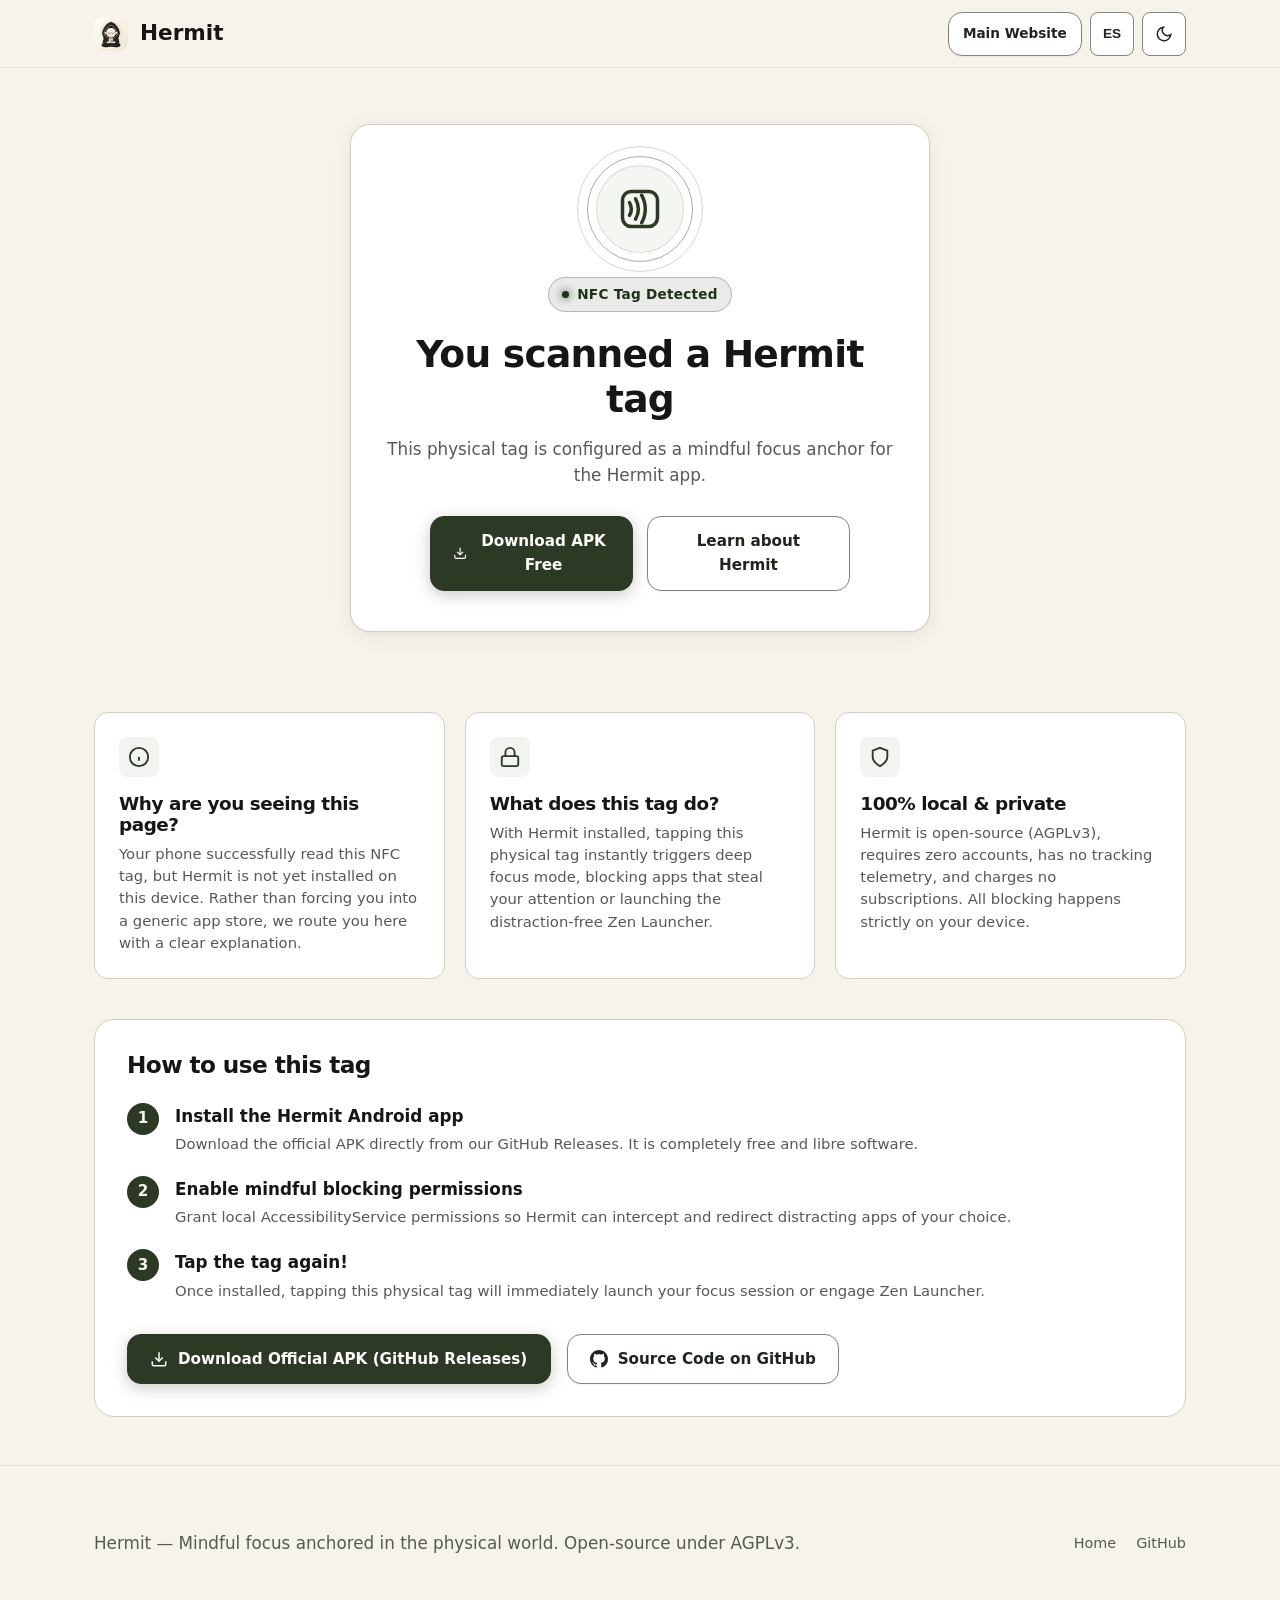
==== commit a6db592c: "fix(website): fix button clicks in scan.html by adding pointer-events none and z-index" ====
--- a/website/scan.html
+++ b/website/scan.html
@@ -60,6 +60,7 @@
       border: 1.5px solid var(--color-primary);
       opacity: 0.4;
       animation: nfcPulse 2.4s cubic-bezier(0.16, 1, 0.3, 1) infinite;
+      pointer-events: none;
     }
     .nfc-pulse-ring:nth-child(2) {
       inset: -20px;
@@ -84,6 +85,8 @@
       font-weight: 600;
       letter-spacing: 0.02em;
       margin-bottom: 1.25rem;
+      position: relative;
+      z-index: 2;
     }
     .scan-badge::before {
       content: "";
@@ -100,12 +103,16 @@
       margin-bottom: 0.85rem;
       line-height: 1.2;
       letter-spacing: -0.02em;
+      position: relative;
+      z-index: 2;
     }
     .scan-subtitle {
       font-size: 1.05rem;
       color: var(--color-text-secondary);
       line-height: 1.55;
       margin-bottom: 1.75rem;
+      position: relative;
+      z-index: 2;
     }
     .scan-actions {
       display: flex;
@@ -113,6 +120,8 @@
       gap: 0.85rem;
       max-width: 420px;
       margin: 0 auto;
+      position: relative;
+      z-index: 10;
     }
     @media (min-width: 480px) {
       .scan-actions {
@@ -240,10 +249,9 @@
   <main id="main-content" class="container">
     <section class="scan-hero">
       <div class="scan-tag-card">
-        <div class="nfc-pulse-ring"></div>
-        <div class="nfc-pulse-ring"></div>
-
         <div class="nfc-emblem-wrap">
+          <div class="nfc-pulse-ring"></div>
+          <div class="nfc-pulse-ring"></div>
           <svg width="42" height="42" viewBox="0 0 24 24" fill="none" stroke="var(--color-primary)" stroke-width="2" stroke-linecap="round" stroke-linejoin="round">
             <path d="M6 8.32a7.43 7.43 0 0 1 0 7.36"/>
             <path d="M9.46 6.21a11.76 11.76 0 0 1 0 11.58"/>
@@ -265,7 +273,7 @@
         </p>
 
         <div class="scan-actions">
-          <a href="https://github.com/mr-umar/Hermit/releases/latest" class="btn btn-primary" target="_blank" rel="noopener noreferrer">
+          <a href="https://github.com/mr-umar/Hermit/releases/latest/download/Hermit-v1.0.0.apk" class="btn btn-primary" download="Hermit-v1.0.0.apk">
             <svg width="18" height="18" viewBox="0 0 24 24" fill="none" stroke="currentColor" stroke-width="2">
               <path d="M21 15v4a2 2 0 0 1-2 2H5a2 2 0 0 1-2-2v-4"/>
               <polyline points="7 10 12 15 17 10"/>
@@ -364,13 +372,13 @@
       </ol>
 
       <div style="margin-top: 2rem; display: flex; flex-wrap: wrap; gap: 1rem;">
-        <a href="https://github.com/mr-umar/Hermit/releases/latest" class="btn btn-primary" target="_blank" rel="noopener noreferrer">
+        <a href="https://github.com/mr-umar/Hermit/releases/latest/download/Hermit-v1.0.0.apk" class="btn btn-primary" download="Hermit-v1.0.0.apk">
           <svg width="18" height="18" viewBox="0 0 24 24" fill="none" stroke="currentColor" stroke-width="2">
             <path d="M21 15v4a2 2 0 0 1-2 2H5a2 2 0 0 1-2-2v-4"/>
             <polyline points="7 10 12 15 17 10"/>
             <line x1="12" y1="15" x2="12" y2="3"/>
           </svg>
-          <span data-i18n="btn.download_apk">Download Official APK (GitHub Releases)</span>
+          <span data-i18n="btn.download_apk">Download Official APK</span>
         </a>
         <a href="https://github.com/mr-umar/Hermit" class="btn btn-secondary" target="_blank" rel="noopener noreferrer">
           <svg width="18" height="18" viewBox="0 0 24 24" fill="currentColor"><path d="M12 0C5.37 0 0 5.37 0 12c0 5.31 3.435 9.795 8.205 11.385.6.105.825-.255.825-.57 0-.285-.015-1.23-.015-2.235-3.015.555-3.795-.735-4.035-1.41-.135-.345-.72-1.41-1.23-1.695-.42-.225-1.02-.78-.015-.795.945-.015 1.62.87 1.845 1.23 1.08 1.815 2.805 1.305 3.495.99.105-.78.42-1.305.765-1.605-2.67-.3-5.46-1.335-5.46-5.925 0-1.305.465-2.385 1.23-3.225-.12-.3-.54-1.53.12-3.18 0 0 1.005-.315 3.3 1.23.96-.27 1.98-.405 3-.405s2.04.135 3 .405c2.295-1.56 3.3-1.23 3.3-1.23.66 1.65.24 2.88.12 3.18.765.84 1.23 1.905 1.23 3.225 0 4.605-2.805 5.625-5.475 5.925.435.375.81 1.095.81 2.22 0 1.605-.015 2.895-.015 3.3 0 .315.225.69.825.57A12.02 12.02 0 0024 12c0-6.63-5.37-12-12-12z"/></svg>
